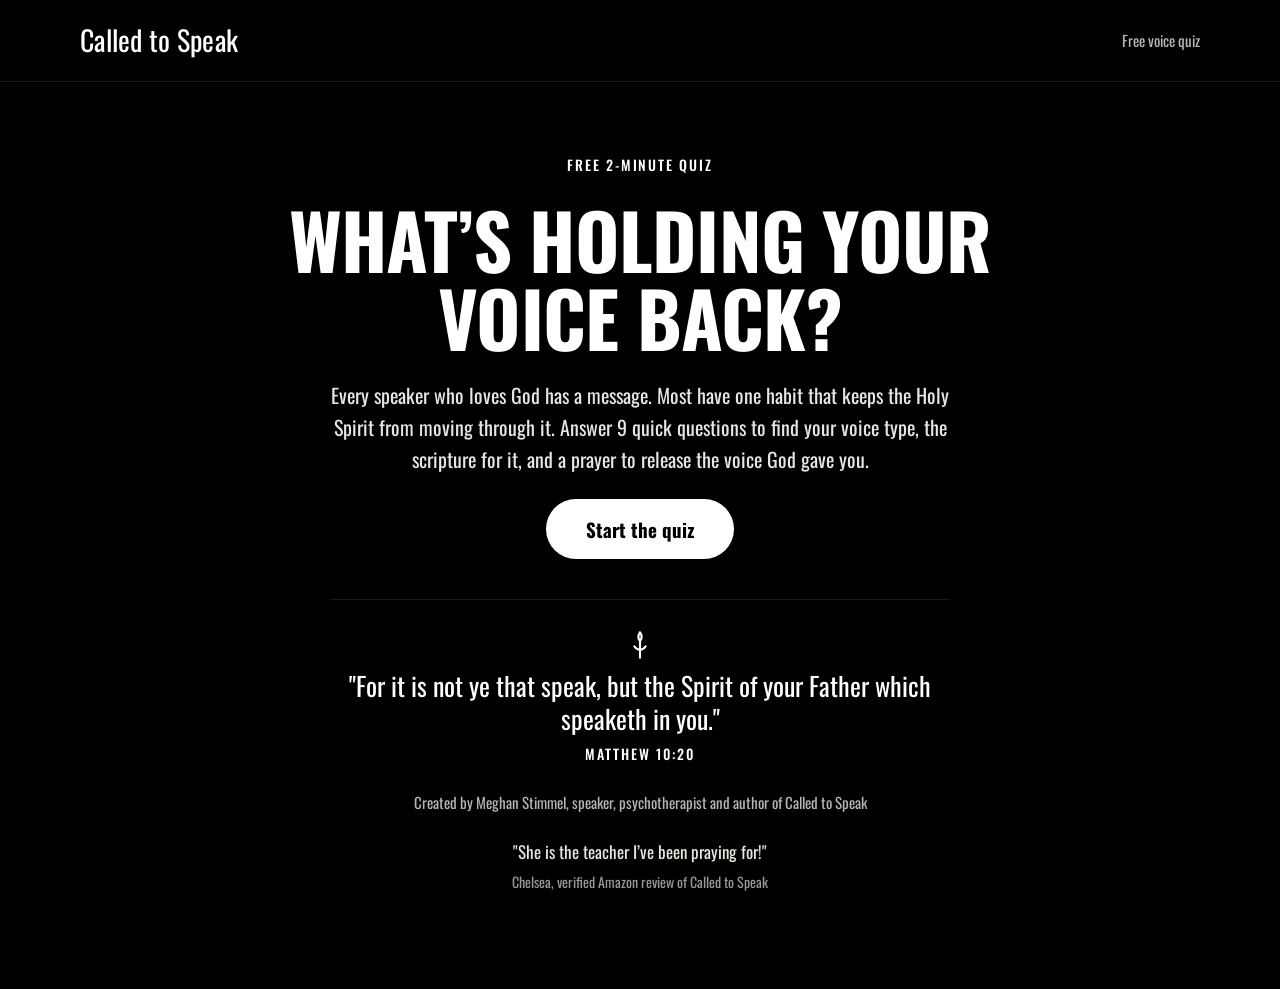
==== index.html @ 5e74af3a "Called to Speak quiz funnel: initial build" ====
<!doctype html>
<html lang="en">
<head>
<meta charset="utf-8">
<meta name="viewport" content="width=device-width,initial-scale=1">
<meta name="robots" content="noindex,nofollow">
<title>Called to Speak: What's holding your voice back?</title>
<link rel="preconnect" href="https://fonts.googleapis.com">
<link rel="preconnect" href="https://fonts.gstatic.com" crossorigin>
<link rel="stylesheet" href="https://fonts.googleapis.com/css2?family=Oswald:wght@300;400;500;600;700&amp;display=swap">
<link rel="stylesheet" href="assets/cts.css">
<script src="config.js"></script>
<script src="assets/cts.js" defer></script>
</head>
<body class="shell">
<header class="hdr line"><div class="wrap"><span class="brand">Called to Speak</span><span class="note" id="hdrNote">Free voice quiz</span></div></header>
<main id="app" aria-live="polite"></main>
<script src="assets/quiz.js" defer></script>
</body>
</html>
---- assets/cts.css ----
:root{--black:#000;--white:#fff;--off:#FCFAF7;--ink:#1C161A;--line:#3A3A3B;--line-l:#E2E0DA;--t-dark:#E8E6E1;--t-mute:#B8B6B1;--t-light:#4A4846;--field:#141012}
*{box-sizing:border-box}
html{-webkit-text-size-adjust:100%}
body{margin:0;font-family:'Oswald','Arial Narrow',sans-serif;font-size:18px;line-height:1.6;color:#000;background:#fff}
[hidden]{display:none!important}
a{color:inherit}
img{max-width:100%}
h1,h2,h3{margin:0;font-weight:700;text-transform:uppercase;line-height:1.05}
h1{font-size:clamp(40px,6vw,80px);line-height:1.02;letter-spacing:-.01em}
h2{font-size:clamp(34px,4.5vw,48px)}
h3{font-size:clamp(26px,3vw,34px)}
p{margin:0}
em{font-style:normal}
.wrap{max-width:1120px;margin:0 auto}
.wrap-s{max-width:860px;margin:0 auto}
.center{text-align:center}
.col{display:flex;flex-direction:column}
.col.c{align-items:center;text-align:center}
.g8{gap:8px}.g12{gap:12px}.g16{gap:16px}.g24{gap:24px}.g40{gap:40px}
.dark{background:#000;color:#fff}
.off{background:var(--off)}
.sec{padding:88px 24px}
.eyebrow{font-size:14px;letter-spacing:.14em;text-transform:uppercase;font-weight:500}
.mute{color:var(--t-light)}
.dark .mute,.mute-d{color:var(--t-mute)}
.lead{font-size:20px;color:var(--t-dark)}
.hdr{background:#000;color:#fff;padding:18px 24px}
.hdr .wrap{display:flex;align-items:center;justify-content:space-between;gap:16px;flex-wrap:wrap}
.hdr .brand{font-size:28px;letter-spacing:.01em;text-decoration:none;color:#fff}
.hdr .note{font-size:15px;color:var(--t-mute)}
.hdr.line{border-bottom:1px solid var(--ink)}
.btn{display:inline-flex;align-items:center;justify-content:center;min-height:56px;padding:0 36px;border-radius:999px;border:0;background:#fff;color:#000;text-decoration:none;font:inherit;font-weight:700;font-size:18px;cursor:pointer;text-align:center}
.btn.blk{background:#000;color:#fff}
.btn.ghost{background:transparent;border:1px solid #fff;color:#fff;min-height:44px;padding:0 22px;font-size:16px;font-weight:500}
.btn.out{background:transparent;border:1px solid #000;color:#000}
.btn.lg{min-height:60px;padding:0 40px;font-size:19px}
.btn:focus-visible,.opt:focus-visible,.link-btn:focus-visible,summary:focus-visible,a:focus-visible,input:focus-visible,textarea:focus-visible{outline:3px solid #fff;outline-offset:2px;box-shadow:0 0 0 5px #000}
.light .btn:focus-visible,.off .btn:focus-visible,.sec:not(.dark) a:focus-visible{outline-color:#000;box-shadow:0 0 0 5px #fff}
.link-btn{align-self:flex-start;min-height:44px;padding:0 4px;border:0;background:transparent;color:var(--t-mute);font:inherit;font-size:15px;cursor:pointer;text-decoration:underline}
.video{width:100%;aspect-ratio:16/9;border-radius:16px;background:var(--ink);border:1px solid var(--line);overflow:hidden;display:flex;flex-direction:column;align-items:center;justify-content:center;gap:16px;color:var(--t-mute);font-size:15px}
.video iframe{width:100%;height:100%;border:0}
.play{width:88px;height:88px;border-radius:999px;background:#fff;display:flex;align-items:center;justify-content:center}
.cred{display:flex;flex-wrap:wrap;justify-content:center;gap:10px 22px;padding-top:22px;border-top:1px solid var(--line);font-size:15px;letter-spacing:.08em;text-transform:uppercase;color:var(--t-dark);width:100%}
.cred i{font-style:normal;color:#6E6C69}
.grid{display:grid;gap:24px}
.g3{grid-template-columns:repeat(auto-fit,minmax(300px,1fr))}
.g5{grid-template-columns:repeat(auto-fit,minmax(200px,1fr))}
.g2{grid-template-columns:repeat(auto-fit,minmax(300px,1fr))}
.card{background:#fff;border:1px solid var(--line-l);border-radius:16px;padding:32px}
.card.k{background:#000;color:#fff;border-color:#000}
.card.o{background:var(--off);border:0}
.dark .card{background:transparent;border-color:var(--line)}
.step{border-top:2px solid #000;padding-top:18px;display:flex;flex-direction:column;gap:8px}
.step b{font-size:40px;font-weight:400;line-height:1}
.step strong{font-size:20px}
.step span{color:var(--t-light);font-size:16px}
.bul{margin:0;padding:0;list-style:none;display:flex;flex-direction:column;gap:20px}
.bul li{display:flex;gap:14px}
.bul li:before{content:"";flex:none;width:10px;height:10px;margin-top:10px;border-radius:999px;background:#000}
.chk{margin:0;padding-left:20px;display:flex;flex-direction:column;gap:10px}
blockquote{margin:0}
figure{margin:0}
.quote{font-size:26px;line-height:1.25}
.cap{font-size:15px}
.vcard{text-decoration:none;display:flex;flex-direction:column;gap:12px}
.vthumb{aspect-ratio:16/9;border-radius:14px;background:#1C161A center/cover no-repeat;border:1px solid var(--line);display:flex;align-items:center;justify-content:center}
.light .vthumb{border-color:var(--line-l)}
.pill{padding:8px 14px;border-radius:999px;background:var(--off);font-size:15px}
.promise{max-width:640px;padding:22px 26px;border:1px solid var(--line);border-radius:14px;text-align:left;display:flex;flex-direction:column;gap:8px}
.promise.l{border-color:var(--line-l);background:var(--off)}
details{border-bottom:1px solid var(--line-l);padding:18px 0}
details summary{cursor:pointer;list-style:none;font-weight:500;font-size:19px}
details summary::-webkit-details-marker{display:none}
details p{margin-top:12px;color:var(--t-light)}
.foot{padding:40px 24px;background:#000;color:#A9A7A2;font-size:14px}
.foot .wrap{display:flex;flex-direction:column;gap:12px}
.foot a{color:var(--t-dark)}
/* forms and quiz */
.shell{min-height:100vh;display:flex;flex-direction:column;background:#000;color:#fff}
.shell main{flex:1}
.stage{padding:56px 24px 96px}
.stage>div{max-width:760px;margin:0 auto;display:flex;flex-direction:column;gap:28px}
.prog{display:flex;justify-content:space-between;font-size:15px;color:var(--t-mute)}
.bar{height:6px;border-radius:999px;background:var(--ink);overflow:hidden}
.bar i{display:block;height:6px;border-radius:999px;background:#fff;transition:width .2s}
.opts{display:flex;flex-direction:column;gap:12px}
.opt{display:flex;align-items:center;gap:14px;text-align:left;min-height:64px;padding:16px 22px;border-radius:14px;border:1px solid var(--line);background:var(--field);color:#fff;font:inherit;font-size:18px;cursor:pointer;width:100%}
.opt:hover{border-color:#fff}
.opt[aria-pressed="true"]{border:2px solid #fff;background:var(--ink)}
.opt .box{flex:none;width:22px;height:22px;border-radius:5px;border:1.5px solid #6E6C69;display:inline-flex;align-items:center;justify-content:center}
.opt[aria-pressed="true"] .box{background:#fff;border-color:#fff}
.opt[aria-pressed="true"] .box:after{content:"";width:6px;height:11px;border:solid #000;border-width:0 2.4px 2.4px 0;transform:rotate(45deg) translate(-1px,-1px)}
.form{display:flex;flex-direction:column;gap:18px}
.form label{display:flex;flex-direction:column;gap:8px;font-weight:500}
.form input[type=text],.form input[type=email],.form input[type=tel],.form textarea{min-height:52px;padding:0 14px;border:0;border-radius:10px;background:#fff;color:#000;font:inherit;font-weight:400;width:100%}
.form textarea{padding:14px 16px;font-size:18px;min-height:130px;resize:vertical}
.form .row{display:grid;grid-template-columns:repeat(auto-fit,minmax(240px,1fr));gap:16px}
.form .consent{flex-direction:row;gap:12px;align-items:flex-start;font-size:14px;font-weight:400;color:var(--t-mute)}
.form .consent input{width:20px;height:20px;margin-top:2px;flex:none}
.err{padding:12px 16px;border-radius:10px;background:#F3DCD3;color:#7A2A14;font-size:16px}
.fine{font-size:14px;color:var(--t-mute);text-align:center}
.fine a{color:var(--t-dark)}
.field-err{color:#F3DCD3;font-size:14px}
.light{background:#fff;color:#000}
.cal{background:#fff;border:1px solid var(--line-l);border-radius:16px;padding:20px;color:#000}
.cal iframe{width:100%;min-height:680px;border:0}
.cal .ph{padding:48px 20px;text-align:center;color:#5E5C59;font-size:15px}
.sticky{position:fixed;left:0;right:0;bottom:0;z-index:20;padding:10px 16px calc(10px + env(safe-area-inset-bottom));background:#000;border-top:1px solid var(--line);display:none}
.sticky .btn{width:100%;min-height:52px}
@media(max-width:700px){.sec{padding:64px 20px}.sticky.on{display:block}body.has-sticky{padding-bottom:76px}.btn.lg{padding:0 24px}}
@media(prefers-reduced-motion:reduce){*{transition:none!important}}
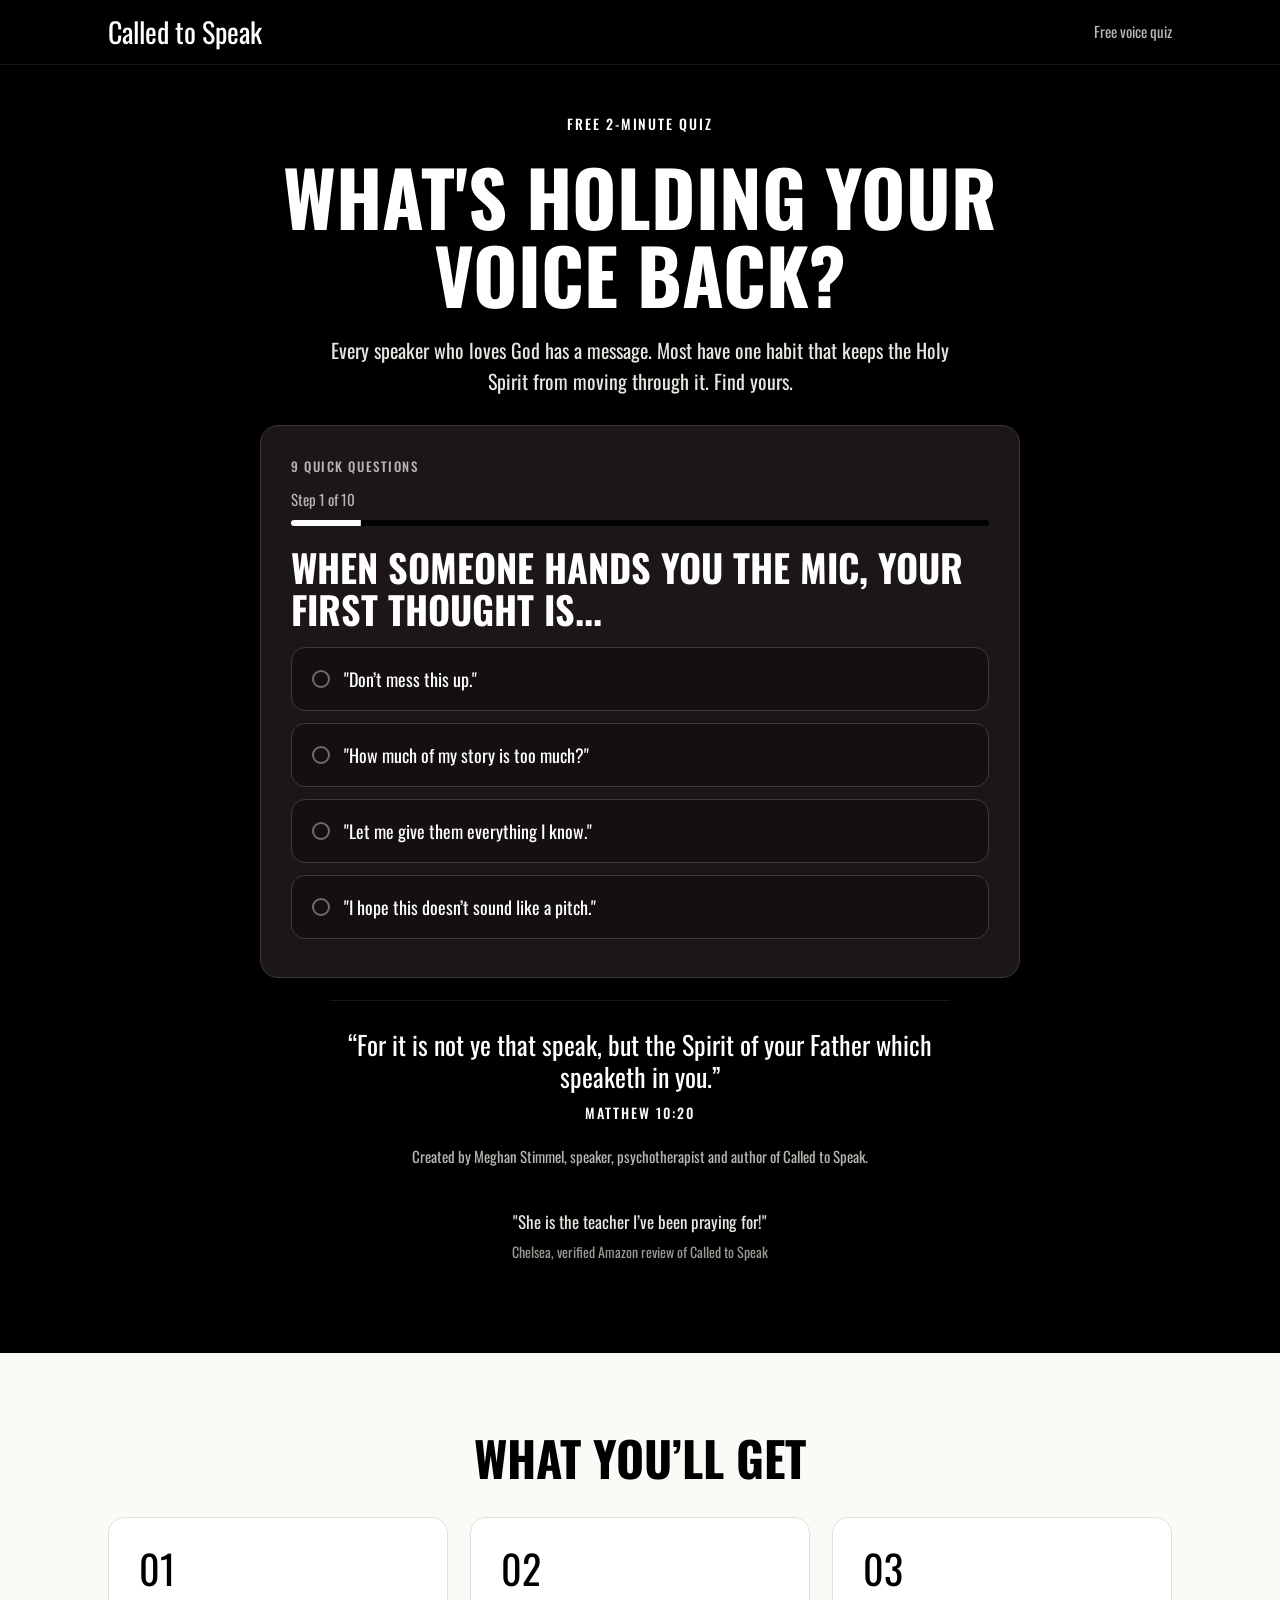
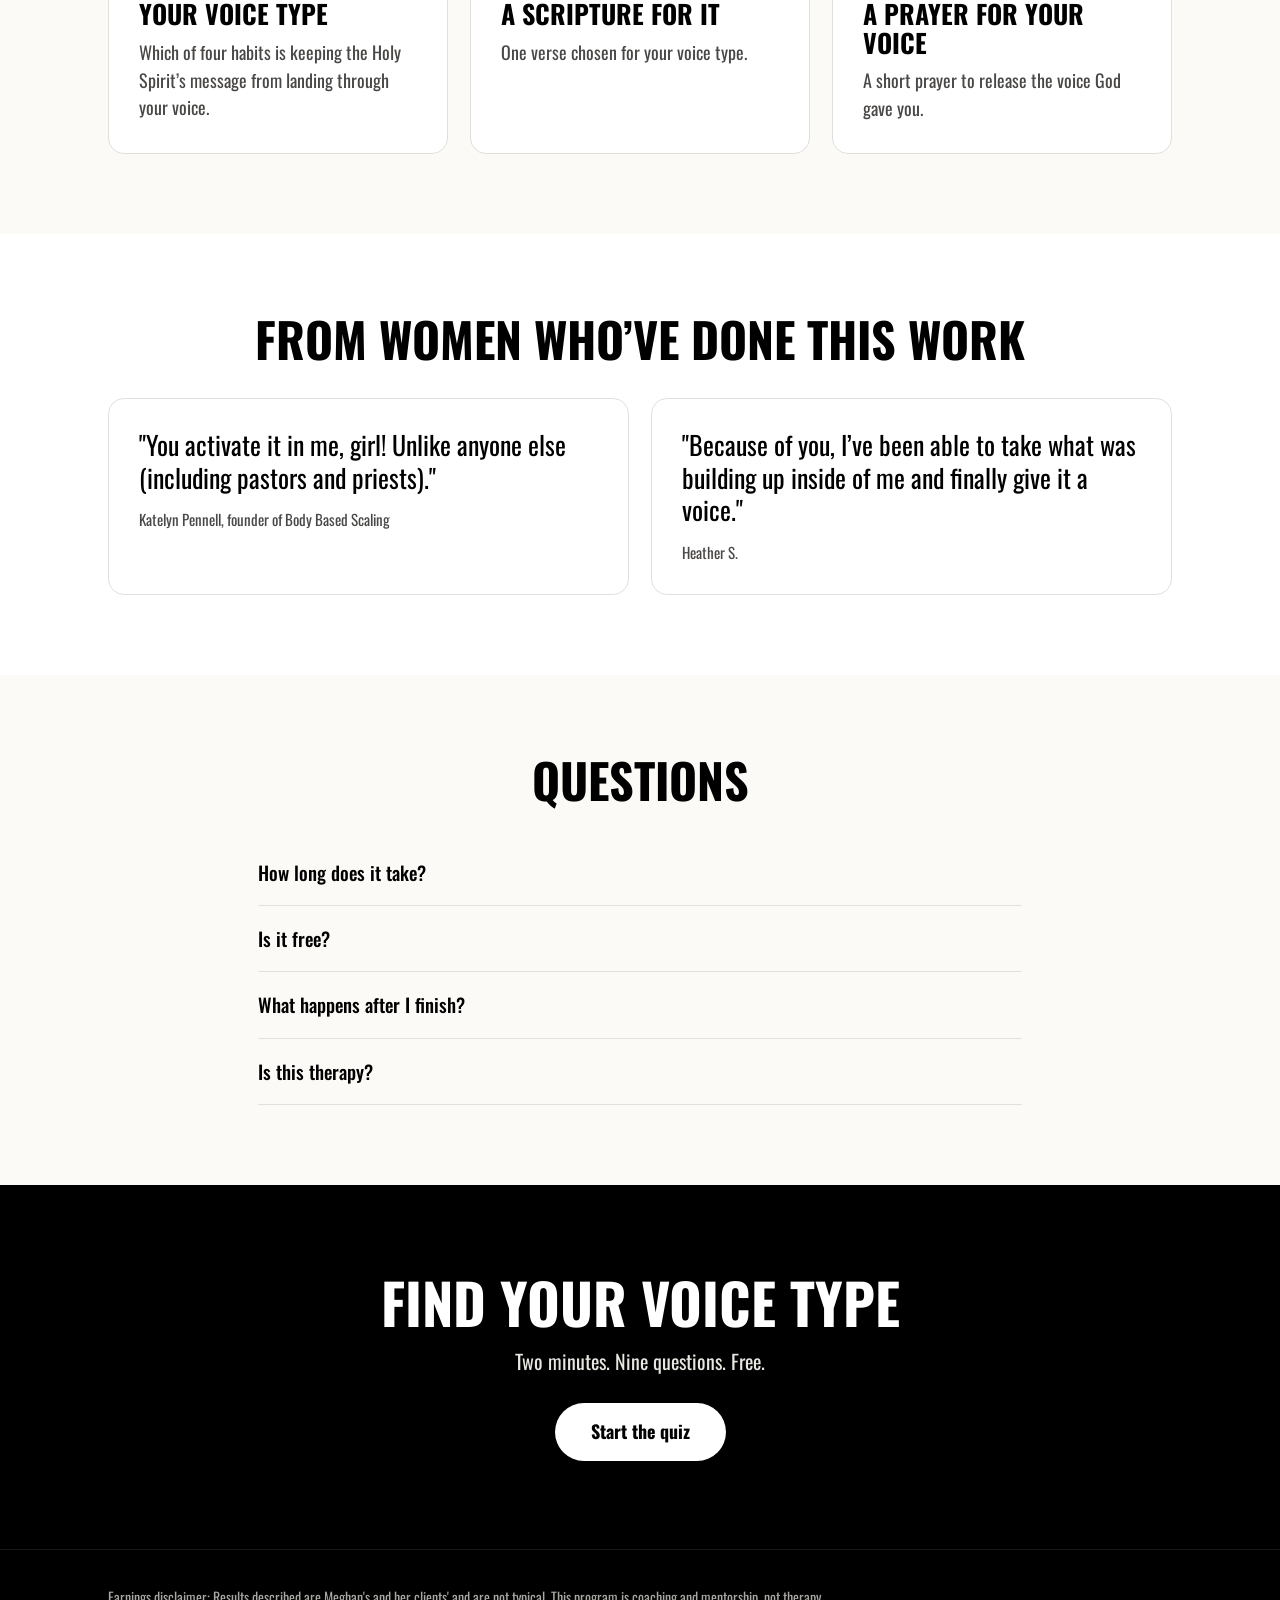
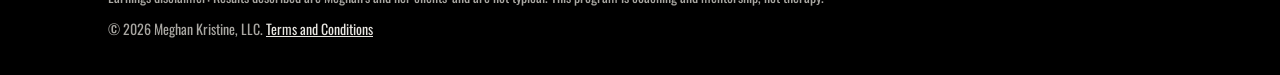
==== commit 7cc32186: "Quiz rebuilt on the quiz-booking-funnel skill engine (config-driven, voice-type result, qualify rout" ====
--- a/index.html
+++ b/index.html
@@ -3,18 +3,127 @@
 <head>
 <meta charset="utf-8">
 <meta name="viewport" content="width=device-width,initial-scale=1">
-<meta name="robots" content="noindex,nofollow">
-<title>Called to Speak: What's holding your voice back?</title>
+<title>What's holding your voice back? Free voice quiz</title>
+<meta name="description" content="">
+<meta name="robots" content="noindex">
 <link rel="preconnect" href="https://fonts.googleapis.com">
 <link rel="preconnect" href="https://fonts.gstatic.com" crossorigin>
-<link rel="stylesheet" href="https://fonts.googleapis.com/css2?family=Oswald:wght@300;400;500;600;700&amp;display=swap">
-<link rel="stylesheet" href="assets/cts.css">
-<script src="config.js"></script>
-<script src="assets/cts.js" defer></script>
+<link href="https://fonts.googleapis.com/css2?family=Oswald:wght@300;400;500;600;700&display=swap" rel="stylesheet">
+<!-- Relative paths only, so it runs from a GitHub Pages project subpath, a GHL file, or file:// -->
+<link rel="stylesheet" href="funnel.css">
+<script>
+/* Local previews must not fire the live pixel, GA4 or Clarity. ?track=1 forces tracking on. */
+window.FUNNEL_NO_TRACK = /^(localhost|127\.0\.0\.1|)$/.test(location.hostname) && !/[?&]track=1/.test(location.search);
+</script>
+<!-- ============ TRACKING (inert until an id is set in funnel.config.js; leave the blocks in place) ============ -->
+<script src="funnel.config.js"></script>
+<script>
+(function () {
+  if (window.FUNNEL_NO_TRACK) { console.info('[funnel] local preview: tracking disabled'); return; }
+  var t = (window.FUNNEL || {}).tracking || {};
+  if (t.gtm) {
+    (function(w,d,s,l,i){w[l]=w[l]||[];w[l].push({'gtm.start':+new Date(),event:'gtm.js'});
+    var f=d.getElementsByTagName(s)[0],j=d.createElement(s);j.async=true;
+    j.src='https://www.googletagmanager.com/gtm.js?id='+i;f.parentNode.insertBefore(j,f);
+    })(window,document,'script','dataLayer',t.gtm);
+  }
+  var gaId = t.ga4 || (t.googleAds && t.googleAds.id) || '';
+  if (gaId) {
+    var s = document.createElement('script'); s.async = true;
+    s.src = 'https://www.googletagmanager.com/gtag/js?id=' + gaId; document.head.appendChild(s);
+    window.dataLayer = window.dataLayer || [];
+    window.gtag = function () { dataLayer.push(arguments); };
+    gtag('js', new Date());
+    if (t.ga4) gtag('config', t.ga4);
+    if (t.googleAds && t.googleAds.id) gtag('config', t.googleAds.id);
+  }
+  if (t.metaPixel) {
+    !function(f,b,e,v,n,t2,s2){if(f.fbq)return;n=f.fbq=function(){n.callMethod?
+    n.callMethod.apply(n,arguments):n.queue.push(arguments)};if(!f._fbq)f._fbq=n;
+    n.push=n;n.loaded=!0;n.version='2.0';n.queue=[];t2=b.createElement(e);t2.async=!0;
+    t2.src=v;s2=b.getElementsByTagName(e)[0];s2.parentNode.insertBefore(t2,s2)}
+    (window,document,'script','https://connect.facebook.net/en_US/fbevents.js');
+    fbq('init', t.metaPixel); fbq('track', 'PageView');
+  }
+  if (t.clarity) {
+    (function(c,l,a,r,i,t3,y){c[a]=c[a]||function(){(c[a].q=c[a].q||[]).push(arguments)};
+    t3=l.createElement(r);t3.async=1;t3.src="https://www.clarity.ms/tag/"+i;
+    y=l.getElementsByTagName(r)[0];y.parentNode.insertBefore(t3,y);
+    })(window,document,"clarity","script",t.clarity);
+  }
+})();
+(function () {
+  var b = (window.FUNNEL || {}).brand || {};
+  if (b.title) document.title = b.title;
+  if (b.description) { var m = document.querySelector('meta[name=description]'); if (m) m.setAttribute('content', b.description); }
+})();
+</script>
 </head>
-<body class="shell">
-<header class="hdr line"><div class="wrap"><span class="brand">Called to Speak</span><span class="note" id="hdrNote">Free voice quiz</span></div></header>
-<main id="app" aria-live="polite"></main>
-<script src="assets/quiz.js" defer></script>
+<body>
+
+<div class="topbar"><div class="wrap"><span class="name">Called to Speak</span><span class="note" id="topNote">Free voice quiz</span></div></div>
+
+<header class="hero" id="top">
+  <div class="hero-grid">
+    <p class="eyebrow" id="heroKicker"></p>
+    <h1 id="heroH1">What's holding your <em>voice</em> back?</h1>
+    <p class="hook" id="heroHook"></p>
+    <div class="quiz-card">
+      <div id="heroHead"><p class="introNote" id="introNote"></p></div>
+      <section id="quiz" class="quiz" aria-label="Voice quiz questions"></section>
+    </div>
+    <div class="verse"><q id="verseText"></q><p class="eyebrow" id="verseRef"></p></div>
+    <p class="qual" id="heroQual"></p>
+    <figure class="by" id="by"><blockquote id="byQuote"></blockquote><figcaption id="byWho"></figcaption></figure>
+  </div>
+</header>
+
+<div id="sections"></div>
+
+<div id="resView" hidden aria-live="polite"></div>
+<div class="wrap" style="text-align:center"><button type="button" class="retake" id="retake" hidden>Retake the quiz</button></div>
+
+<footer class="foot"><div class="wrap">
+  <p>Earnings disclaimer: Results described are Meghan's and her clients' and are not typical. This program is coaching and mentorship, not therapy.</p>
+  <p>&copy; 2026 Meghan Kristine, LLC. <a href="https://apricity.myflodesk.com/tnc">Terms and Conditions</a> <a id="privacyLink" hidden>Privacy Policy</a></p>
+</div></footer>
+
+<script src="funnel.js"></script>
+<script>
+/* Presentation only: hero copy and section rendering from the config. */
+(function () {
+  var CFG = window.FUNNEL, host = document.getElementById('sections');
+  if (!CFG) return;
+  function esc(s) { return String(s == null ? '' : s).replace(/[&<>"]/g, function (c) { return ({ '&': '&amp;', '<': '&lt;', '>': '&gt;', '"': '&quot;' })[c]; }); }
+  function text(id, v) { var n = document.getElementById(id); if (n && v) n.textContent = v; }
+  text('introNote', CFG.quiz.intro); text('heroKicker', CFG.kicker); text('heroHook', CFG.hook); text('heroQual', CFG.qualifier);
+  if (CFG.verse) { text('verseText', CFG.verse.text); text('verseRef', CFG.verse.ref); }
+  if (CFG.byline) { text('byQuote', '"' + CFG.byline.quote + '"'); text('byWho', CFG.byline.by); }
+  var pu = (CFG.pages || {}).privacyUrl; if (pu) { var a = document.getElementById('privacyLink'); a.href = pu; a.hidden = false; }
+
+  var build = {
+    covers: function (s) {
+      return '<section class="sec off"><div class="inner"><h2 class="sec-h">' + esc(s.title) + '</h2><div class="grid">' +
+        (s.items || []).map(function (i, n) { return '<div class="cell"><span class="num">0' + (n + 1) + '</span><h3>' + esc(i.title) + '</h3><p>' + esc(i.body) + '</p></div>'; }).join('') + '</div></div></section>';
+    },
+    proof: function (s) {
+      if (!(s.items || []).length) return '';
+      return '<section class="sec"><div class="inner"><h2 class="sec-h">' + esc(s.title) + '</h2><div class="grid">' +
+        s.items.map(function (i) { return '<figure class="cell quote-cell" style="margin:0"><blockquote>"' + esc(i.quote) + '"</blockquote><figcaption>' + esc(i.who) + '</figcaption></figure>'; }).join('') + '</div></div></section>';
+    },
+    faq: function (s) {
+      return '<section class="sec off"><div class="inner narrow"><h2 class="sec-h">' + esc(s.title) + '</h2>' +
+        (s.items || []).map(function (i) { return '<details class="faq"><summary>' + esc(i.q) + '</summary><p>' + esc(i.a) + '</p></details>'; }).join('') + '</div></section>';
+    },
+    finalcta: function (s) {
+      return '<section class="final"><div class="inner narrow"><h2>' + esc(s.title) + '</h2><p>' + esc(s.body) + '</p><button class="cta" type="button" data-scroll="quiz">' + esc(s.cta) + '</button></div></section>';
+    }
+  };
+  host.innerHTML = (CFG.sections || []).map(function (s) { return build[s.type] ? build[s.type](s) : ''; }).join('');
+  host.querySelectorAll('[data-scroll="quiz"]').forEach(function (b) {
+    b.addEventListener('click', function () { document.getElementById('top').scrollIntoView({ behavior: 'smooth', block: 'start' }); });
+  });
+})();
+</script>
 </body>
 </html>
--- a/funnel.css
+++ b/funnel.css
@@ -0,0 +1,122 @@
+/* Called to Speak quiz styles. Monochrome: black, white, #FCFAF7, ink #1C161A. No accent, no gradients.
+   Display = Oswald 700 uppercase (stand-in for Roswell Four ITC). Class names match funnel.js. */
+:root{--black:#000;--white:#fff;--off:#FCFAF7;--ink:#1C161A;--line:#3A3A3B;--line-l:#E2E0DA;--soft:#E8E6E1;--mute:#B8B6B1;--mute-l:#4A4846;--field:#141012;
+  --head:"Oswald","Arial Narrow",sans-serif;--body:"Oswald","Arial Narrow",sans-serif;--gutter:20px}
+@media(min-width:700px){:root{--gutter:28px}}
+*,*::before,*::after{box-sizing:border-box}
+html{-webkit-text-size-adjust:100%}
+body{margin:0;background:#000;color:#fff;font:400 18px/1.55 var(--body);overflow-x:hidden}
+img{max-width:100%}
+[hidden]{display:none!important}
+h1,h2,h3{font-family:var(--head);margin:0;text-transform:uppercase;font-weight:700}
+p{margin:0}
+a{color:inherit}
+.wrap,.inner{width:100%;max-width:1120px;margin:0 auto;padding:0 var(--gutter)}
+.inner.narrow{max-width:820px}
+.eyebrow{font-size:14px;letter-spacing:.14em;text-transform:uppercase;font-weight:500}
+.btn,.qgo,.qnext,.cta{display:inline-flex;align-items:center;justify-content:center;min-height:58px;padding:0 36px;border:0;border-radius:999px;background:#fff;color:#000;font:700 18px/1.2 var(--body);text-decoration:none;text-align:center;cursor:pointer}
+.qgo:disabled{opacity:.6;cursor:default}
+.cta:focus-visible,.qgo:focus-visible,.qnext:focus-visible,.qopt:focus-visible,.qback:focus-visible,input:focus-visible,summary:focus-visible,a:focus-visible{outline:3px solid #fff;outline-offset:3px;box-shadow:0 0 0 6px #000}
+.topbar{border-bottom:1px solid var(--ink);padding:18px 0}
+.topbar .wrap{display:flex;align-items:center;justify-content:space-between;gap:16px}
+.topbar .name{font-size:28px;line-height:1}
+.topbar .note{font-size:15px;color:var(--mute)}
+/* hero + quiz card */
+.hero{padding:48px 0 72px}
+.hero-grid{display:flex;flex-direction:column;align-items:center;text-align:center;gap:22px;max-width:820px;margin:0 auto;padding:0 var(--gutter)}
+.hero h1{font-size:clamp(44px,8vw,76px);line-height:1.03}
+.hero h1 em{font-style:normal}
+.hook{font-size:20px;color:var(--soft);max-width:640px}
+.quiz-card{width:100%;max-width:760px;text-align:left;background:var(--ink);border:1px solid var(--line);border-radius:18px;padding:22px 18px 18px;margin-top:6px}
+@media(min-width:640px){.quiz-card{padding:30px 30px 24px}}
+.introNote{font-size:13px;font-weight:500;letter-spacing:.12em;text-transform:uppercase;color:var(--mute);margin-bottom:12px}
+.quiz{position:relative;min-height:330px;scroll-margin-top:18px}
+.qzprog{margin-bottom:20px}
+.qzmeta{font-size:15px;color:var(--mute);margin-bottom:8px}
+.qztrack{height:6px;background:#000;border-radius:999px;overflow:hidden}
+.qzbar{height:100%;width:100%;background:#fff;transform:scaleX(0);transform-origin:left center;transition:transform .3s ease}
+.qslide{display:none}
+.qslide.on{display:block}
+.qtitle{font-size:clamp(26px,4vw,38px);line-height:1.12;margin-bottom:10px}
+.qnote{font-size:15.5px;color:var(--mute);margin-bottom:16px}
+.qopts{display:flex;flex-direction:column;gap:12px;margin-top:16px}
+.qopt{display:flex;align-items:center;gap:14px;width:100%;text-align:left;min-height:64px;padding:14px 20px;border-radius:14px;border:1px solid var(--line);background:var(--field);color:#fff;font:400 18px/1.35 var(--body);cursor:pointer}
+.qopt:hover{border-color:#fff}
+.qopt::before{content:"";flex:0 0 18px;height:18px;border-radius:50%;border:2px solid #6E6C69}
+.qopt.sel{border:2px solid #fff;background:#000;font-weight:500}
+.qopt.sel::before{background:#fff;border-color:#fff;box-shadow:inset 0 0 0 3px #000}
+.qrow{display:flex;gap:12px}
+.qrow input{flex:1;min-width:0}
+.qcontact{margin-top:16px}
+.qtext .qinput,.qcontact input{width:100%;min-height:54px;padding:0 16px;border:0;border-radius:10px;background:#fff;color:#000;font:400 18px/1.2 var(--body);margin-bottom:12px}
+.qcontact input::placeholder{color:#5B6475}
+.qgo{width:100%;margin:6px 0 8px}
+.qnext{margin-top:14px}
+.qerr{display:none;padding:12px 16px;border-radius:10px;background:#F3DCD3;color:#7A2A14;font-size:16px;margin:2px 0 12px}
+.qerr.on{display:block}
+.qprivacy{font-size:14px;color:var(--mute);text-align:center;margin-top:10px}
+.qnav{margin-top:14px}
+.qback{background:none;border:0;color:var(--mute);font:400 15px/1 var(--body);text-decoration:underline;cursor:pointer;min-height:44px;padding:0 4px}
+@media(max-width:639px){.qrow{flex-direction:column;gap:0}.quiz{min-height:300px}}
+/* verse + byline under the card */
+.verse{display:flex;flex-direction:column;align-items:center;gap:8px;max-width:620px;padding-top:28px;border-top:1px solid var(--ink)}
+.verse q{quotes:"\201C" "\201D";font-size:26px;line-height:1.25}
+.qual{font-size:15px;color:var(--mute)}
+.by{max-width:560px}
+.by blockquote{margin:0;font-size:17px;color:var(--soft)}
+.by figcaption{font-size:14px;color:#9A9893;margin-top:6px}
+/* sections (light) */
+.sec{padding:80px 0;background:#fff;color:#000}
+.sec.off{background:var(--off)}
+.sec-h{font-size:clamp(34px,5vw,48px);line-height:1.05;text-align:center;margin-bottom:34px}
+.grid{display:grid;grid-template-columns:repeat(auto-fit,minmax(260px,1fr));gap:22px}
+.cell{background:#fff;border:1px solid var(--line-l);border-radius:16px;padding:30px}
+.cell h3{font-size:26px;line-height:1.1;margin-bottom:10px}
+.cell p{color:var(--mute-l)}
+.num{display:inline-block;font-size:40px;line-height:1;margin-bottom:12px;font-weight:400}
+.quote-cell blockquote{margin:0;font-size:26px;line-height:1.25}
+.quote-cell figcaption{font-size:15px;color:var(--mute-l);margin-top:14px}
+.faq{border-bottom:1px solid var(--line-l);padding:18px 0}
+.faq summary{cursor:pointer;list-style:none;font-weight:500;font-size:19px}
+.faq summary::-webkit-details-marker{display:none}
+.faq p{margin-top:12px;color:var(--mute-l)}
+.final{background:#000;text-align:center;padding:88px 0}
+.final h2{font-size:clamp(38px,5vw,56px);line-height:1.05}
+.final p{margin:14px auto 26px;font-size:20px;color:var(--soft);max-width:32em}
+.foot{background:#000;border-top:1px solid var(--ink);padding:36px 0;color:#A9A7A2;font-size:14px}
+.foot p+p{margin-top:10px}
+.foot a{color:var(--soft)}
+/* result view */
+.res-hero{padding:64px 0 48px;text-align:center}
+.res-hero h1{font-size:clamp(48px,8vw,84px);line-height:1;margin:14px 0 18px}
+.res-sum{font-size:21px;color:var(--soft);max-width:680px;margin:0 auto}
+.res-cards{background:#fff;color:#000;padding:0 0 24px}
+.res-hero + .res-cards{padding-top:56px}
+.res-grid{display:grid;grid-template-columns:repeat(auto-fit,minmax(280px,1fr));gap:24px}
+.res-grid.two{grid-template-columns:repeat(auto-fit,minmax(320px,1fr))}
+.res-cards .cell{display:flex;flex-direction:column;gap:12px}
+.res-cards .cell.dark{background:#000;color:#fff;border-color:#000}
+.res-cards .cell.dark p{color:#fff}
+.res-cards .cell.off{background:var(--off);border:0;padding:36px}
+.res-cards blockquote{margin:0;font-size:28px;line-height:1.22;font-family:var(--head)}
+.res-cards figcaption{font-size:15px;color:var(--mute-l)}
+.res-start{font-size:22px}
+.res-prayer{font-size:24px!important;line-height:1.35;font-style:italic}
+.res-close{padding:72px 0 88px;text-align:center}
+.res-close .inner{display:flex;flex-direction:column;align-items:center;gap:20px}
+.res-close h2{font-size:clamp(36px,4.5vw,54px);line-height:1.05}
+.res-close p{color:var(--soft);max-width:660px}
+.res-fine{font-size:15px;color:var(--mute)!important}
+.res-quote{margin:12px 0 0;max-width:620px;padding:24px 28px;border:1px solid var(--line);border-radius:14px;text-align:left}
+.res-quote blockquote{margin:0;font-size:22px;line-height:1.3}
+.res-quote figcaption{font-size:14px;color:var(--mute);margin-top:10px}
+.res-academy{display:grid;grid-template-columns:repeat(auto-fit,minmax(320px,1fr));gap:40px;align-items:center;text-align:left;width:100%}
+.res-academy>div:first-child{display:flex;flex-direction:column;gap:16px}
+.res-academy ul{margin:0;padding-left:20px;display:flex;flex-direction:column;gap:8px;color:var(--soft)}
+.res-price{background:#fff;color:#000;border-radius:18px;padding:36px;display:flex;flex-direction:column;gap:14px}
+.res-price b{font:700 56px/1 var(--head)}
+.res-price span{color:var(--mute-l)}
+.res-price .cta{background:#000;color:#fff}
+.res-price .res-book{font-size:15px;text-align:center;color:#000}
+.retake{background:none;border:0;color:var(--mute);font:400 15px/1 var(--body);text-decoration:underline;cursor:pointer;min-height:44px}
+@media(prefers-reduced-motion:reduce){*,*::before,*::after{animation:none!important;transition:none!important}}
